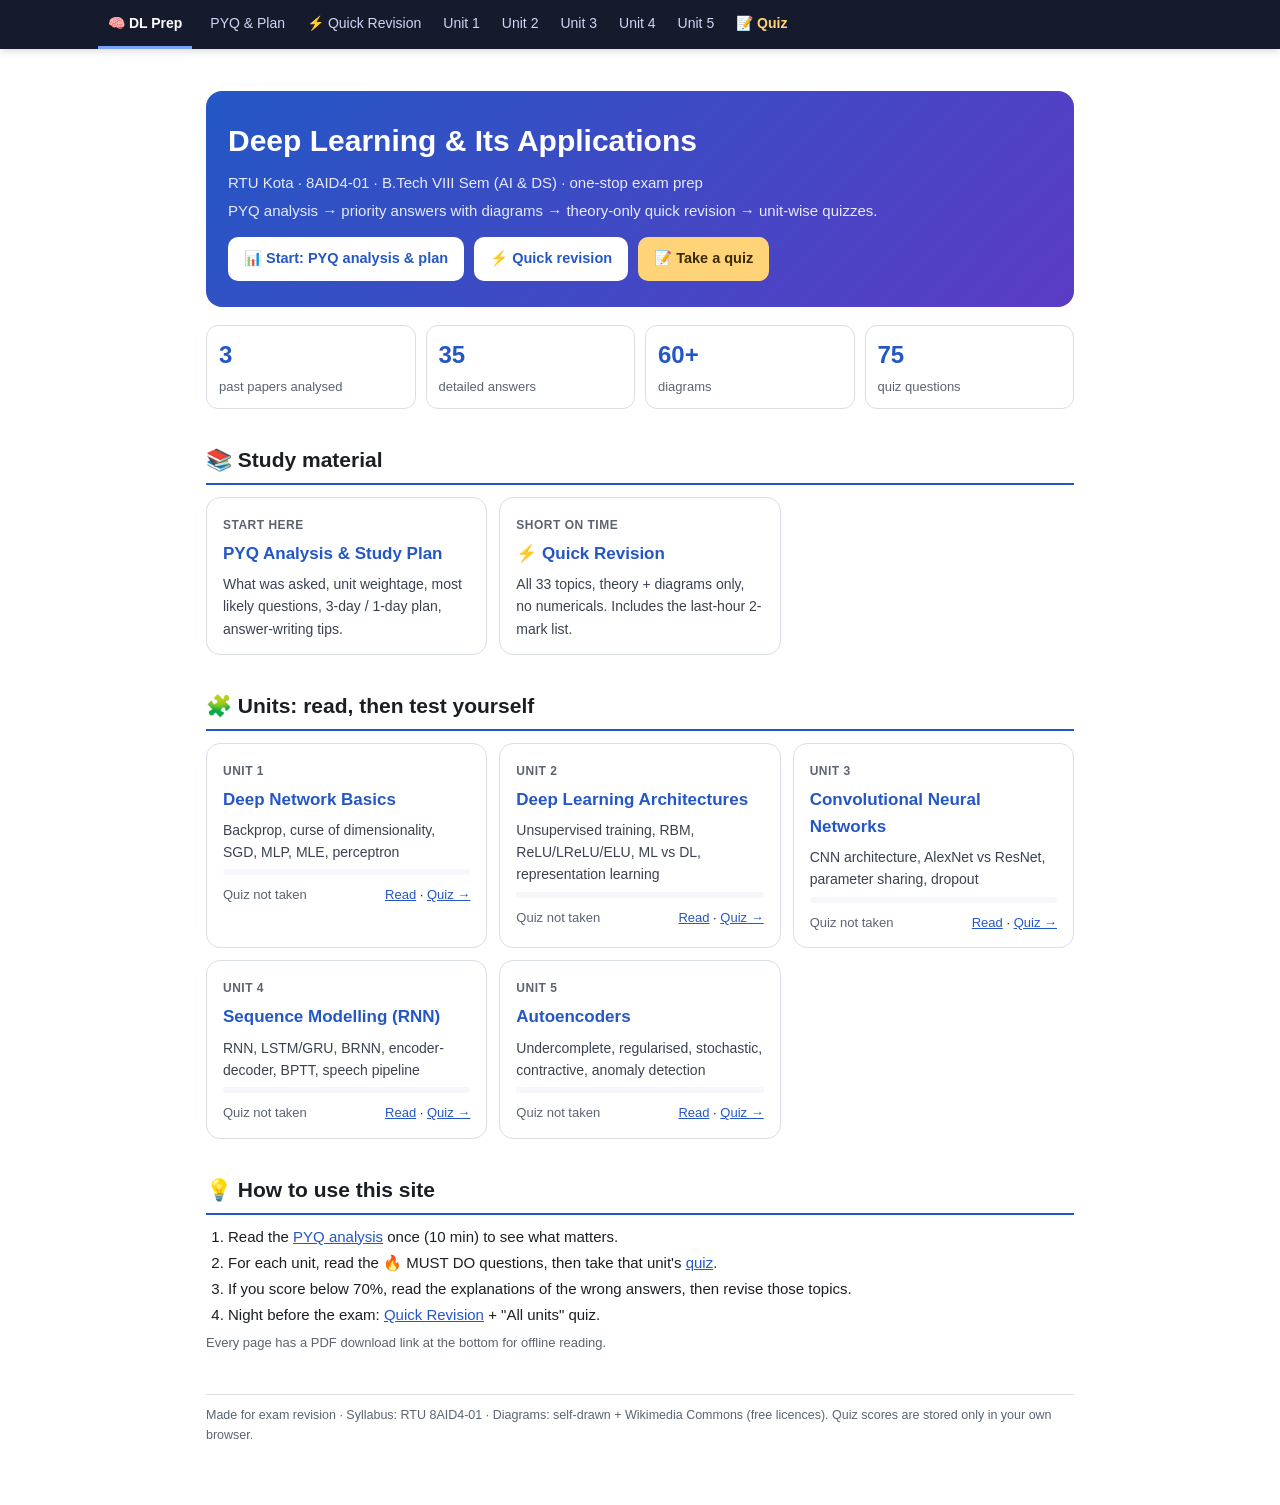
==== index.html @ b158069f "Add DL exam prep site: unit pages, quick revision, PYQ plan and quizzes Co-Authored-By: Claude Opus " ====
<!doctype html>
<html lang="en">
<head>
<meta charset="utf-8">
<meta name="viewport" content="width=device-width,initial-scale=1">
<title>DL Exam Prep</title>
<meta name="description" content="One-stop revision for RTU 8AID4-01 Deep Learning and Its Applications: PYQ analysis, unit-wise answers, diagrams, quick revision and quizzes.">
<link rel="stylesheet" href="style.css">
<style>
  .hero{background:linear-gradient(135deg,#2457c5,#5b3cc4);color:#fff;border-radius:16px;padding:26px 22px;margin:18px 0}
  .hero h1{color:#fff;font-size:30px;margin:0 0 6px}
  .hero p{color:#e6e9ff;margin:4px 0}
  .cta{display:flex;gap:10px;flex-wrap:wrap;margin-top:14px}
  .btn{display:inline-block;padding:10px 16px;border-radius:10px;text-decoration:none;font-weight:600;font-size:14.5px}
  .btn.w{background:#fff;color:#2457c5}
  .btn.y{background:#ffd479;color:#3b2a00}
  .grid{display:grid;grid-template-columns:repeat(auto-fill,minmax(250px,1fr));gap:12px;margin:12px 0}
  .card{border:1px solid var(--line);border-radius:14px;padding:14px 16px;background:#fff;text-decoration:none;color:var(--ink);display:block;transition:transform .12s,box-shadow .12s}
  .card:hover{transform:translateY(-2px);box-shadow:0 6px 18px rgba(36,87,197,.12)}
  .card .k{font-size:12px;font-weight:700;color:var(--muted);text-transform:uppercase;letter-spacing:.5px}
  .card h3{margin:4px 0 6px;color:var(--accent)}
  .card p{font-size:14px;color:#3a4250;margin:0}
  .card .row{display:flex;justify-content:space-between;align-items:center;margin-top:10px;font-size:13px}
  .score{font-weight:700}
  .score.none{color:var(--muted);font-weight:400}
  .meter{height:6px;background:var(--soft);border-radius:4px;overflow:hidden;margin-top:6px}
  .meter i{display:block;height:100%;background:var(--med)}
  .stat{display:flex;gap:10px;flex-wrap:wrap}
  .stat div{flex:1 1 140px;border:1px solid var(--line);border-radius:12px;padding:10px 12px;background:#fff}
  .stat b{display:block;font-size:24px;color:var(--accent)}
  .stat span{font-size:13px;color:var(--muted)}
</style>
</head>
<body>
<nav class="topnav"><div class="navin">
<a href="index.html" class="brand active">🧠 DL Prep</a>
<a href="plan.html">PYQ &amp; Plan</a><a href="quick.html">⚡ Quick Revision</a>
<a href="unit1.html">Unit 1</a><a href="unit2.html">Unit 2</a><a href="unit3.html">Unit 3</a><a href="unit4.html">Unit 4</a><a href="unit5.html">Unit 5</a>
<a href="quiz.html" class="quizlink">📝 Quiz</a></div></nav>
<div class="wrap">

<div class="hero">
  <h1>Deep Learning &amp; Its Applications</h1>
  <p>RTU Kota · 8AID4-01 · B.Tech VIII Sem (AI &amp; DS) · one-stop exam prep</p>
  <p>PYQ analysis → priority answers with diagrams → theory-only quick revision → unit-wise quizzes.</p>
  <div class="cta">
    <a class="btn w" href="plan.html">📊 Start: PYQ analysis &amp; plan</a>
    <a class="btn w" href="quick.html">⚡ Quick revision</a>
    <a class="btn y" href="quiz.html">📝 Take a quiz</a>
  </div>
</div>

<div class="stat">
  <div><b>3</b><span>past papers analysed</span></div>
  <div><b>35</b><span>detailed answers</span></div>
  <div><b>60+</b><span>diagrams</span></div>
  <div><b id="qcount">75</b><span>quiz questions</span></div>
</div>

<h2>📚 Study material</h2>
<div class="grid">
  <a class="card" href="plan.html"><span class="k">Start here</span><h3>PYQ Analysis &amp; Study Plan</h3><p>What was asked, unit weightage, most likely questions, 3-day / 1-day plan, answer-writing tips.</p></a>
  <a class="card" href="quick.html"><span class="k">Short on time</span><h3>⚡ Quick Revision</h3><p>All 33 topics, theory + diagrams only, no numericals. Includes the last-hour 2-mark list.</p></a>
</div>

<h2>🧩 Units: read, then test yourself</h2>
<div class="grid" id="units"></div>

<h2>💡 How to use this site</h2>
<ol>
  <li>Read the <a href="plan.html">PYQ analysis</a> once (10 min) to see what matters.</li>
  <li>For each unit, read the 🔥 MUST DO questions, then take that unit's <a href="quiz.html">quiz</a>.</li>
  <li>If you score below 70%, read the explanations of the wrong answers, then revise those topics.</li>
  <li>Night before the exam: <a href="quick.html">Quick Revision</a> + "All units" quiz.</li>
</ol>
<p class="meta">Every page has a PDF download link at the bottom for offline reading.</p>

<div class="footer">Made for exam revision · Syllabus: RTU 8AID4-01 · Diagrams: self-drawn + Wikimedia Commons (free licences). Quiz scores are stored only in your own browser.</div>
</div>

<script>
const UNITS=[
 {n:1,t:"Deep Network Basics",d:"Backprop, curse of dimensionality, SGD, MLP, MLE, perceptron"},
 {n:2,t:"Deep Learning Architectures",d:"Unsupervised training, RBM, ReLU/LReLU/ELU, ML vs DL, representation learning"},
 {n:3,t:"Convolutional Neural Networks",d:"CNN architecture, AlexNet vs ResNet, parameter sharing, dropout"},
 {n:4,t:"Sequence Modelling (RNN)",d:"RNN, LSTM/GRU, BRNN, encoder-decoder, BPTT, speech pipeline"},
 {n:5,t:"Autoencoders",d:"Undercomplete, regularised, stochastic, contractive, anomaly detection"}];
let best={};
try{best=JSON.parse(localStorage.getItem('dlq_best')||'{}')}catch(e){}
document.getElementById('units').innerHTML=UNITS.map(u=>{
  const b=best['u'+u.n];
  const sc=b?`<span class="score">Best quiz: ${b}%</span>`:`<span class="score none">Quiz not taken</span>`;
  return `<div class="card"><span class="k">Unit ${u.n}</span><h3><a href="unit${u.n}.html" style="text-decoration:none">${u.t}</a></h3><p>${u.d}</p>
  <div class="meter"><i style="width:${b||0}%"></i></div>
  <div class="row">${sc}<span><a href="unit${u.n}.html">Read</a> · <a href="quiz.html?unit=${u.n}">Quiz →</a></span></div></div>`}).join('');
</script>
</body></html>
---- style.css ----
/* Shared style for DL exam-prep documents (screen + print) */
:root{
  --ink:#1b1f24; --muted:#5b6470; --line:#d9dee5; --bg:#ffffff; --soft:#f5f7fa;
  --accent:#2457c5; --accent-soft:#e8efff;
  --must:#c62828; --must-soft:#fdecea;
  --high:#e46c00; --high-soft:#fff3e0;
  --med:#2e7d32;  --med-soft:#e8f5e9;
  --hing:#6a1b9a; --hing-soft:#f6edfb;
  --eng:#00695c;  --eng-soft:#e6f4f1;
  --hin:#ad1457;  --hin-soft:#fde9f1;
  --tip:#8d6e00;  --tip-soft:#fff8dc;
}
*{box-sizing:border-box}
html{-webkit-print-color-adjust:exact;print-color-adjust:exact}
body{margin:0;background:var(--bg);color:var(--ink);
  font:15px/1.6 "Segoe UI",-apple-system,BlinkMacSystemFont,"Noto Sans","Noto Sans Devanagari",Arial,sans-serif}
.wrap{max-width:900px;margin:0 auto;padding:24px 16px 60px}
h1{font-size:28px;margin:0 0 4px;color:var(--accent)}
h2{font-size:21px;margin:34px 0 10px;padding-bottom:6px;border-bottom:2px solid var(--accent)}
h3{font-size:17px;margin:18px 0 6px}
h4{font-size:15px;margin:12px 0 4px}
p{margin:6px 0}
ul,ol{margin:6px 0;padding-left:22px}
li{margin:2px 0}
code,.mono{font-family:"SF Mono",Menlo,Consolas,monospace;font-size:13.5px;background:var(--soft);padding:1px 5px;border-radius:4px}
pre{font-family:"SF Mono",Menlo,Consolas,monospace;font-size:13px;background:var(--soft);border:1px solid var(--line);
  border-radius:8px;padding:10px 12px;overflow-x:auto;white-space:pre-wrap;line-height:1.45}
table{border-collapse:collapse;width:100%;margin:8px 0;font-size:14px}
th,td{border:1px solid var(--line);padding:6px 8px;text-align:left;vertical-align:top}
th{background:var(--soft)}
a{color:var(--accent)}
.sub{color:var(--muted);margin:0 0 14px}
.meta{font-size:13px;color:var(--muted)}

/* header banner */
.banner{background:linear-gradient(135deg,#2457c5,#5b3cc4);color:#fff;border-radius:14px;padding:18px 20px;margin-bottom:18px}
.banner h1{color:#fff}
.banner p{color:#e9ecff;margin:2px 0}

/* legend & toc */
.box{border:1px solid var(--line);border-radius:10px;padding:12px 14px;margin:12px 0;background:#fff}
.toc ol{columns:2;column-gap:28px}
@media (max-width:640px){.toc ol{columns:1}}

/* question card */
.q{border:1px solid var(--line);border-left:6px solid var(--accent);border-radius:12px;padding:14px 16px;margin:22px 0;background:#fff;
  break-inside:auto}
.q.must{border-left-color:var(--must)}
.q.high{border-left-color:var(--high)}
.q.med{border-left-color:var(--med)}
.qhead{display:flex;flex-wrap:wrap;gap:6px;align-items:center;margin-bottom:6px}
.qno{font-weight:700;color:var(--muted);font-size:13px}
.qtitle{font-size:17px;font-weight:700;margin:4px 0 8px}
.tag{display:inline-block;font-size:12px;font-weight:600;padding:2px 8px;border-radius:999px;border:1px solid transparent;white-space:nowrap}
.tag.must{background:var(--must-soft);color:var(--must);border-color:#f3b8b3}
.tag.high{background:var(--high-soft);color:var(--high);border-color:#ffd199}
.tag.med{background:var(--med-soft);color:var(--med);border-color:#b7dfb9}
.tag.stars{background:#fffbe6;color:#9a6b00;border-color:#f0dc8a;letter-spacing:1px}
.tag.marks{background:var(--accent-soft);color:var(--accent);border-color:#c3d3ff}
.tag.pyq{background:#1b1f24;color:#fff}

/* answer sub-blocks */
.blk{border-radius:10px;padding:10px 12px;margin:10px 0}
.blk > .lbl{font-weight:700;font-size:13px;text-transform:uppercase;letter-spacing:.4px;margin-bottom:4px;display:block}
.ans{background:#fff;border:1px dashed var(--line)}
.ans > .lbl{color:var(--accent)}
.hing{background:var(--hing-soft)} .hing > .lbl{color:var(--hing)}
.eng{background:var(--eng-soft)}   .eng > .lbl{color:var(--eng)}
.hin{background:var(--hin-soft)}   .hin > .lbl{color:var(--hin)}
.hin p,.hin li{font-family:"Noto Sans Devanagari","Kohinoor Devanagari","Mangal",sans-serif}
.tip{background:var(--tip-soft)}   .tip > .lbl{color:var(--tip)}
.formula{background:var(--soft);border:1px solid var(--line);border-radius:8px;padding:8px 12px;margin:8px 0;
  font-family:"Cambria Math","STIX Two Math","Times New Roman",serif;font-size:16px}

/* figures */
figure{margin:12px 0;text-align:center}
figure img{max-width:100%;max-height:340px;background:#fff;border:1px solid var(--line);border-radius:8px;padding:6px}
figure svg{max-width:100%;height:auto;background:#fff;border:1px solid var(--line);border-radius:8px}
figcaption{font-size:12.5px;color:var(--muted);margin-top:4px}
.figrow{display:flex;gap:10px;flex-wrap:wrap;justify-content:center}
.figrow figure{flex:1 1 220px}

/* priority table */
.ptable td:first-child{white-space:nowrap}

.quick li{margin:6px 0}
.footer{margin-top:40px;font-size:12.5px;color:var(--muted);border-top:1px solid var(--line);padding-top:10px}

@media print{
  @page{size:A4;margin:14mm 12mm}
  body{font-size:12.5px}
  .wrap{max-width:none;padding:0}
  .q{break-inside:auto;page-break-inside:auto}
  .blk,figure,.formula,table{break-inside:avoid}
  h2{break-after:avoid}
  a{color:inherit;text-decoration:none}
  figure img{max-height:260px}
}

/* ---- site navigation ---- */
html{scroll-padding-top:60px}
.topnav{position:sticky;top:0;z-index:50;background:#151a2d;box-shadow:0 2px 8px rgba(0,0,0,.15)}
.navin{max-width:1100px;margin:0 auto;display:flex;gap:2px;overflow-x:auto;padding:0 8px;scrollbar-width:none}
.navin::-webkit-scrollbar{display:none}
.topnav a{color:#cfd6f5;text-decoration:none;padding:12px 10px;font-size:14px;white-space:nowrap;border-bottom:3px solid transparent}
.topnav a:hover{color:#fff}
.topnav a.active{color:#fff;border-bottom-color:#7aa2ff}
.topnav a.brand{color:#fff;font-weight:700;margin-right:6px}
.topnav a.quizlink{color:#ffd479;font-weight:600}
@media print{.topnav{display:none}}

/* ---- mobile: no sideways page scroll ---- */
@media (max-width:700px){
  .wrap{overflow-wrap:anywhere}
  table{display:block;overflow-x:auto;-webkit-overflow-scrolling:touch}
  th,td{min-width:90px}
  .tag{white-space:normal}
  h1{font-size:24px}
  .banner,.hero{padding:16px}
  figure img{max-width:100%;height:auto}
}
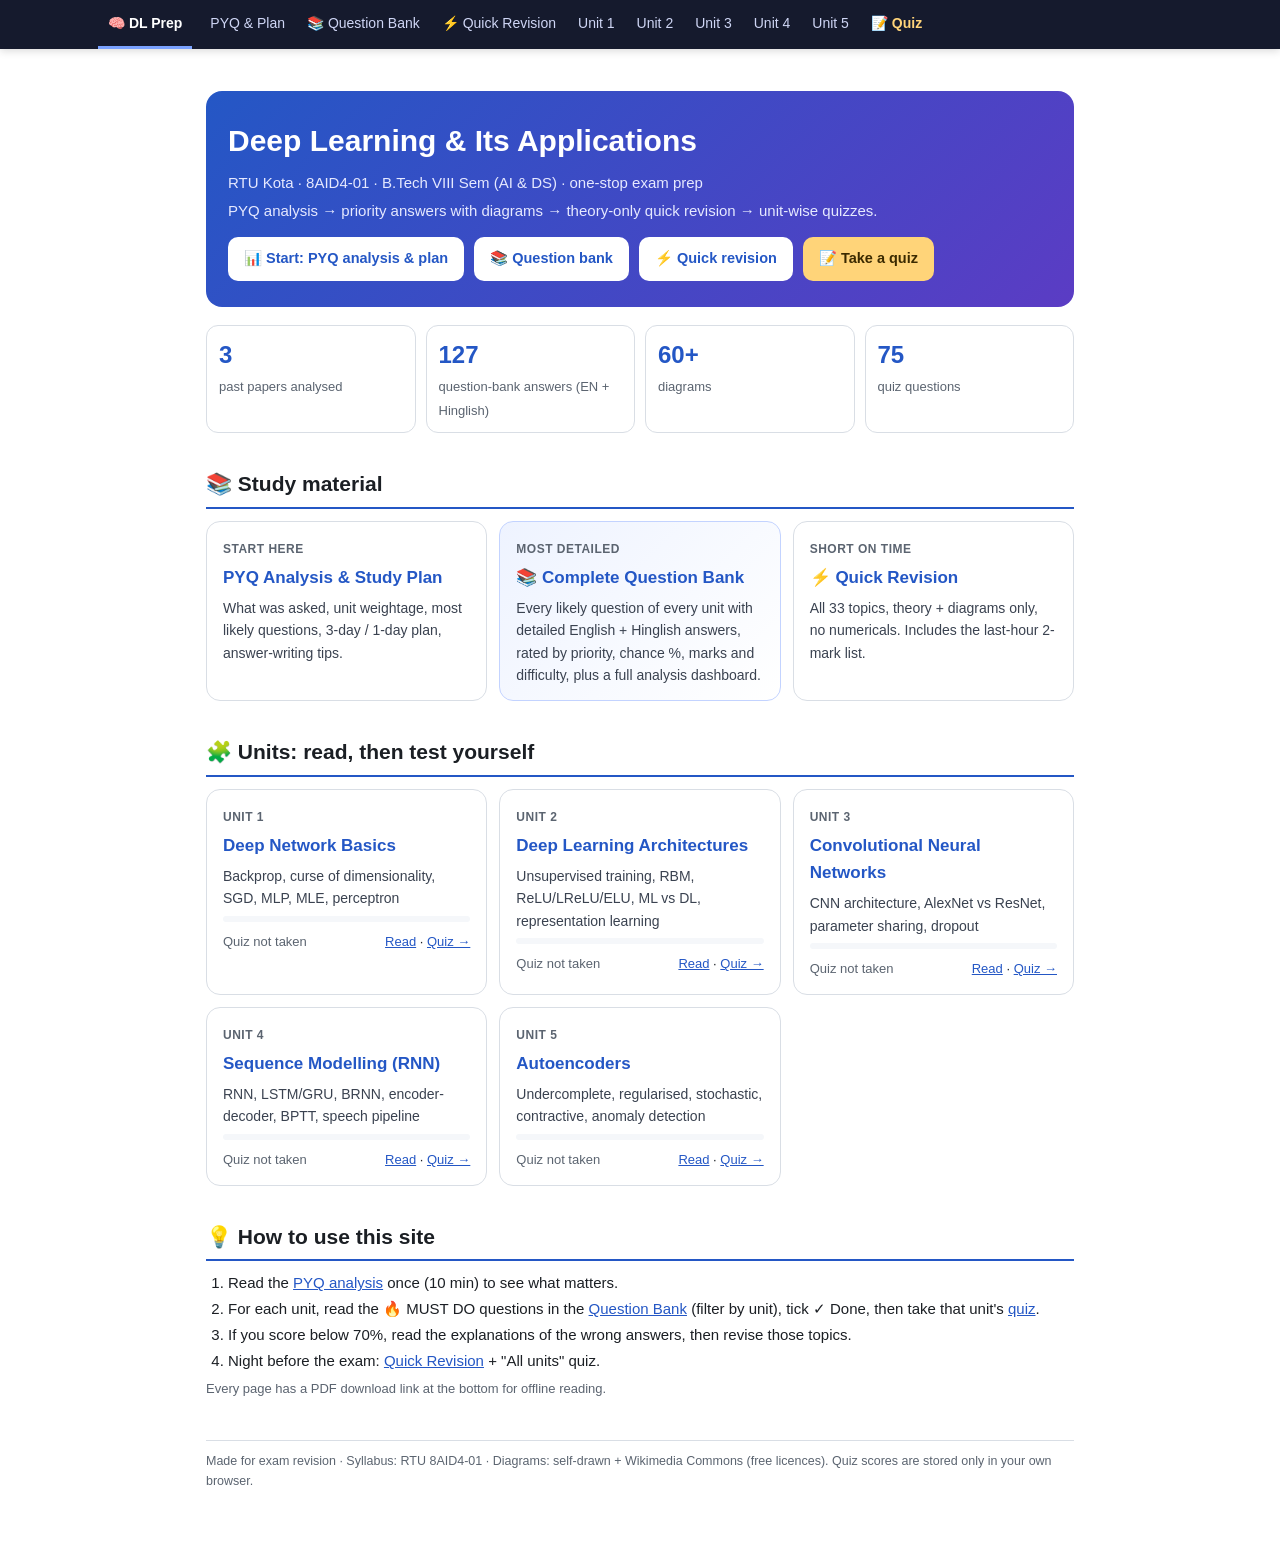
==== commit 4fcd6ec5: "Add question bank: 127 rated questions with English + Hinglish answers and analysis Co-Authored-By: " ====
--- a/index.html
+++ b/index.html
@@ -34,7 +34,7 @@
 <body>
 <nav class="topnav"><div class="navin">
 <a href="index.html" class="brand active">🧠 DL Prep</a>
-<a href="plan.html">PYQ &amp; Plan</a><a href="quick.html">⚡ Quick Revision</a>
+<a href="plan.html">PYQ &amp; Plan</a><a href="qbank.html">📚 Question Bank</a><a href="quick.html">⚡ Quick Revision</a>
 <a href="unit1.html">Unit 1</a><a href="unit2.html">Unit 2</a><a href="unit3.html">Unit 3</a><a href="unit4.html">Unit 4</a><a href="unit5.html">Unit 5</a>
 <a href="quiz.html" class="quizlink">📝 Quiz</a></div></nav>
 <div class="wrap">
@@ -45,6 +45,7 @@
   <p>PYQ analysis → priority answers with diagrams → theory-only quick revision → unit-wise quizzes.</p>
   <div class="cta">
     <a class="btn w" href="plan.html">📊 Start: PYQ analysis &amp; plan</a>
+    <a class="btn w" href="qbank.html">📚 Question bank</a>
     <a class="btn w" href="quick.html">⚡ Quick revision</a>
     <a class="btn y" href="quiz.html">📝 Take a quiz</a>
   </div>
@@ -52,7 +53,7 @@
 
 <div class="stat">
   <div><b>3</b><span>past papers analysed</span></div>
-  <div><b>35</b><span>detailed answers</span></div>
+  <div><b>127</b><span>question-bank answers (EN + Hinglish)</span></div>
   <div><b>60+</b><span>diagrams</span></div>
   <div><b id="qcount">75</b><span>quiz questions</span></div>
 </div>
@@ -60,6 +61,7 @@
 <h2>📚 Study material</h2>
 <div class="grid">
   <a class="card" href="plan.html"><span class="k">Start here</span><h3>PYQ Analysis &amp; Study Plan</h3><p>What was asked, unit weightage, most likely questions, 3-day / 1-day plan, answer-writing tips.</p></a>
+  <a class="card" href="qbank.html" style="border-color:#c3d3ff;background:linear-gradient(135deg,#eef3ff,#fff)"><span class="k">Most detailed</span><h3>📚 Complete Question Bank</h3><p>Every likely question of every unit with detailed English + Hinglish answers, rated by priority, chance %, marks and difficulty, plus a full analysis dashboard.</p></a>
   <a class="card" href="quick.html"><span class="k">Short on time</span><h3>⚡ Quick Revision</h3><p>All 33 topics, theory + diagrams only, no numericals. Includes the last-hour 2-mark list.</p></a>
 </div>
 
@@ -69,7 +71,7 @@
 <h2>💡 How to use this site</h2>
 <ol>
   <li>Read the <a href="plan.html">PYQ analysis</a> once (10 min) to see what matters.</li>
-  <li>For each unit, read the 🔥 MUST DO questions, then take that unit's <a href="quiz.html">quiz</a>.</li>
+  <li>For each unit, read the 🔥 MUST DO questions in the <a href="qbank.html">Question Bank</a> (filter by unit), tick ✓ Done, then take that unit's <a href="quiz.html">quiz</a>.</li>
   <li>If you score below 70%, read the explanations of the wrong answers, then revise those topics.</li>
   <li>Night before the exam: <a href="quick.html">Quick Revision</a> + "All units" quiz.</li>
 </ol>
